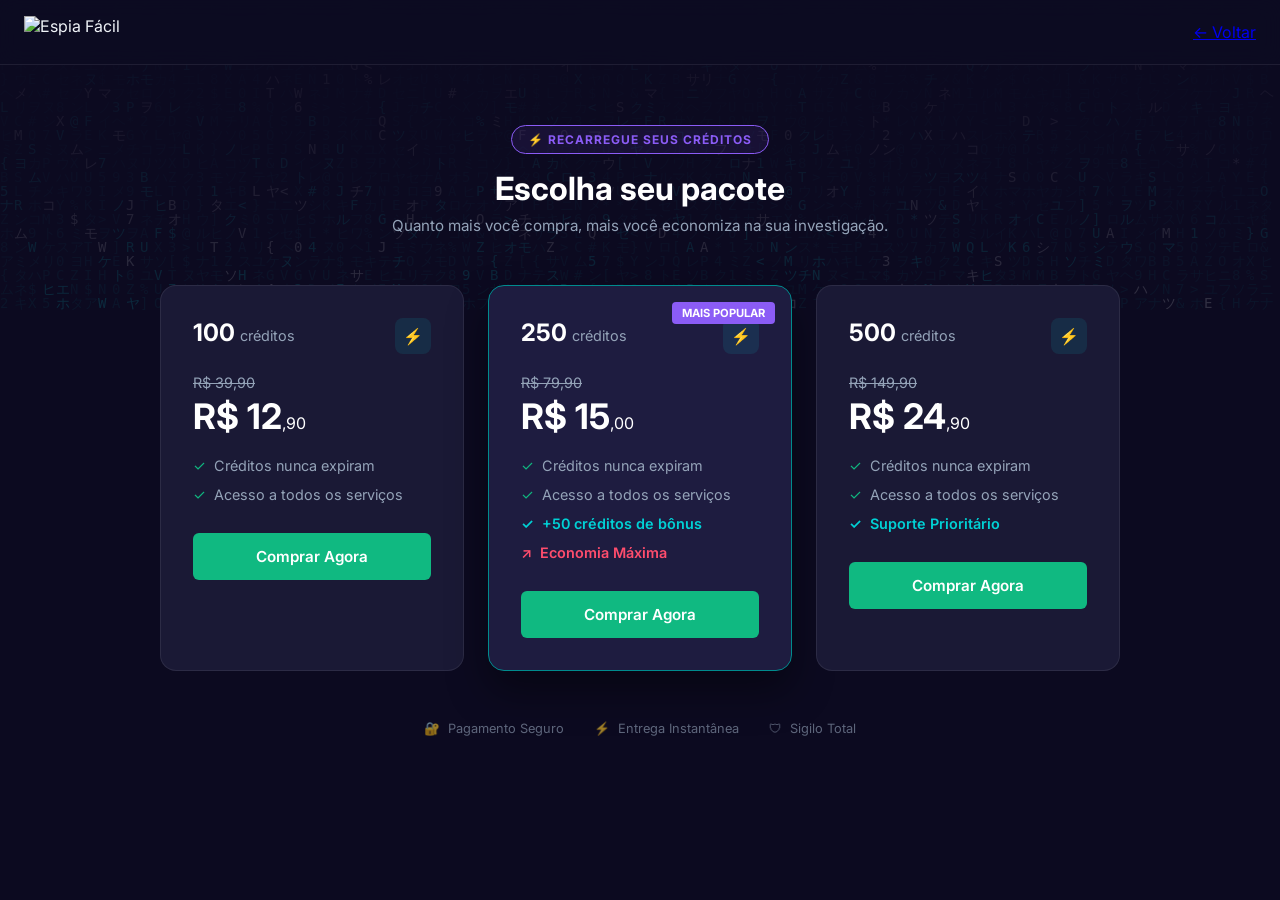
==== pricing.html @ 201cff35 "Adiciona app de creditos (Espia Facil) com checkout BravoPay Copia identica do app em espiafacilpro." ====
<!DOCTYPE html>
<html lang="pt-BR">
<head>
  <meta charset="UTF-8" />
  <meta name="viewport" content="width=device-width, initial-scale=1.0" />
  <title>Espia Fácil — Adquirir Créditos</title>
  <link rel="stylesheet" href="styles.css" />
</head>
<body>

  <!-- Matrix Rain Canvas -->
  <canvas id="matrix-canvas"></canvas>

  <div class="pricing-wrapper">

    <!-- Topbar -->
    <nav class="topbar">
      <img src="https://i.postimg.cc/nLWZtq6q/Favicon2.png" alt="Espia Fácil" class="topbar-logo">
      <div class="topbar-actions">
        <a href="cloning.html" class="topbar-btn">← Voltar</a>
      </div>
    </nav>

    <div class="pricing-content animate-in" style="max-width: 1000px; margin: 40px auto; padding: 20px;">

      <div class="pricing-header" style="text-align: center; margin-bottom: 50px;">
        <div style="background: rgba(139, 92, 246, 0.1); border: 1px solid var(--purple); color: var(--purple); display: inline-block; padding: 6px 16px; border-radius: 99px; font-size: 0.75rem; font-weight: 700; margin-bottom: 15px; text-transform: uppercase; letter-spacing: 1px;">
          ⚡ Recarregue seus créditos
        </div>
        <h2 class="section-title" style="font-size: 2rem;">Escolha seu pacote</h2>
        <p class="section-subtitle">Quanto mais você compra, mais você economiza na sua investigação.</p>
      </div>

      <div class="pricing-grid">

        <!-- 100 Credits -->
        <div class="pricing-card">
          <div style="display: flex; justify-content: space-between; align-items: flex-start; margin-bottom: 20px;">
            <div>
              <div style="font-size: 1.5rem; font-weight: 700; color: #fff;">100 <span style="font-size: 0.9rem; color: var(--text-muted); font-weight: 400;">créditos</span></div>
            </div>
            <div style="background: rgba(0, 209, 213, 0.1); padding: 8px; border-radius: 8px; color: var(--accent);">⚡</div>
          </div>
          <div class="price-row">
            <span class="price-old">R$ 39,90</span>
            <div class="price-new">R$ 12<span>,90</span></div>
          </div>
          <ul class="pricing-features" style="list-style: none; margin-bottom: 30px;">
            <li style="margin-bottom: 12px; font-size: 0.9rem; color: var(--text-muted); display: flex; align-items: center; gap: 8px;"><span style="color: var(--success);">✓</span> Créditos nunca expiram</li>
            <li style="margin-bottom: 12px; font-size: 0.9rem; color: var(--text-muted); display: flex; align-items: center; gap: 8px;"><span style="color: var(--success);">✓</span> Acesso a todos os serviços</li>
          </ul>
          <a href="https://checkout-bravopay-six.vercel.app/checkout?plan=100&redirect=https%3A%2F%2FSEU-DOMINIO-CREDITOS%2Fcloning.html" class="btn btn-primary" style="background: var(--success); color: #fff;">Comprar Agora</a>
        </div>

        <!-- 250 Credits (Featured) -->
        <div class="pricing-card featured">
          <div class="pricing-badge">Mais Popular</div>
          <div style="display: flex; justify-content: space-between; align-items: flex-start; margin-bottom: 20px;">
            <div>
              <div style="font-size: 1.5rem; font-weight: 700; color: #fff;">250 <span style="font-size: 0.9rem; color: var(--text-muted); font-weight: 400;">créditos</span></div>
            </div>
            <div style="background: rgba(0, 209, 213, 0.1); padding: 8px; border-radius: 8px; color: var(--accent);">⚡</div>
          </div>
          <div class="price-row">
            <span class="price-old">R$ 79,90</span>
            <div class="price-new">R$ 15<span>,00</span></div>
          </div>
          <ul class="pricing-features" style="list-style: none; margin-bottom: 30px;">
            <li style="margin-bottom: 12px; font-size: 0.9rem; color: var(--text-muted); display: flex; align-items: center; gap: 8px;"><span style="color: var(--success);">✓</span> Créditos nunca expiram</li>
            <li style="margin-bottom: 12px; font-size: 0.9rem; color: var(--text-muted); display: flex; align-items: center; gap: 8px;"><span style="color: var(--success);">✓</span> Acesso a todos os serviços</li>
            <li style="margin-bottom: 12px; font-size: 0.9rem; color: var(--accent); font-weight: 600; display: flex; align-items: center; gap: 8px;"><span style="color: var(--accent);">✓</span> +50 créditos de bônus</li>
            <li style="margin-bottom: 12px; font-size: 0.9rem; color: var(--danger); font-weight: 600; display: flex; align-items: center; gap: 8px;"><span style="color: var(--danger);">↗</span> Economia Máxima</li>
          </ul>
          <a href="https://checkout-bravopay-six.vercel.app/checkout?plan=250&redirect=https%3A%2F%2FSEU-DOMINIO-CREDITOS%2Fcloning.html" class="btn btn-primary" style="background: var(--success); color: #fff;">Comprar Agora</a>
        </div>

        <!-- 500 Credits -->
        <div class="pricing-card">
          <div style="display: flex; justify-content: space-between; align-items: flex-start; margin-bottom: 20px;">
            <div>
              <div style="font-size: 1.5rem; font-weight: 700; color: #fff;">500 <span style="font-size: 0.9rem; color: var(--text-muted); font-weight: 400;">créditos</span></div>
            </div>
            <div style="background: rgba(0, 209, 213, 0.1); padding: 8px; border-radius: 8px; color: var(--accent);">⚡</div>
          </div>
          <div class="price-row">
            <span class="price-old">R$ 149,90</span>
            <div class="price-new">R$ 24<span>,90</span></div>
          </div>
          <ul class="pricing-features" style="list-style: none; margin-bottom: 30px;">
            <li style="margin-bottom: 12px; font-size: 0.9rem; color: var(--text-muted); display: flex; align-items: center; gap: 8px;"><span style="color: var(--success);">✓</span> Créditos nunca expiram</li>
            <li style="margin-bottom: 12px; font-size: 0.9rem; color: var(--text-muted); display: flex; align-items: center; gap: 8px;"><span style="color: var(--success);">✓</span> Acesso a todos os serviços</li>
            <li style="margin-bottom: 12px; font-size: 0.9rem; color: var(--accent); font-weight: 600; display: flex; align-items: center; gap: 8px;"><span style="color: var(--accent);">✓</span> Suporte Prioritário</li>
          </ul>
          <a href="https://checkout-bravopay-six.vercel.app/checkout?plan=500&redirect=https%3A%2F%2FSEU-DOMINIO-CREDITOS%2Fcloning.html" class="btn btn-primary" style="background: var(--success); color: #fff;">Comprar Agora</a>
        </div>

      </div>

      <div class="security-row" style="margin-top: 50px; display: flex; justify-content: center; gap: 30px; opacity: 0.6;">
        <div style="display: flex; align-items: center; gap: 8px; font-size: 0.8rem; color: var(--text-muted);"><span>🔐</span> Pagamento Seguro</div>
        <div style="display: flex; align-items: center; gap: 8px; font-size: 0.8rem; color: var(--text-muted);"><span>⚡</span> Entrega Instantânea</div>
        <div style="display: flex; align-items: center; gap: 8px; font-size: 0.8rem; color: var(--text-muted);"><span>🛡</span> Sigilo Total</div>
      </div>

    </div>
  </div>

  <script src="script.js"></script>
</body>
</html>
---- styles.css ----
/* ============================================
   ESPIA FÁCIL v4 — Premium Enterprise Design
   Colors: #1e1c40 (bg) | #00d1d5 (accent)
   Focused on: Professionalism, Trust & Conversion
   ============================================ */

@import url('https://fonts.googleapis.com/css2?family=Inter:wght@300;400;500;600;700&family=Rajdhani:wght@500;600;700&family=Orbitron:wght@700;900&display=swap');

* {
  box-sizing: border-box;
  margin: 0;
  padding: 0;
}

:root {
  --bg:           #1e1c40;
  --bg-dark:      #0d0c22;
  --bg-card:      rgba(22, 20, 50, 0.85);
  --accent:       #00d1d5;
  --accent-dim:   #008b8e;
  --accent-glow:  rgba(0, 209, 213, 0.2);
  --text:         #f0f4f8;
  --text-muted:   #94a3b8;
  --border:       rgba(255, 255, 255, 0.08);
  --border-accent: rgba(0, 209, 213, 0.3);
  --danger:       #ff4d6d;
  --success:      #10b981;
  --purple:       #8b5cf6;
  --radius:       12px;
  --radius-sm:    6px;
  --shadow-card:  0 10px 30px rgba(0,0,0,0.5);
  --transition:   all 0.25s cubic-bezier(0.4, 0, 0.2, 1);
}

body {
  background-color: var(--bg-dark);
  color: var(--text);
  font-family: 'Inter', sans-serif;
  min-height: 100vh;
  overflow-x: hidden;
  -webkit-font-smoothing: antialiased;
}

/* ---- MATRIX RAIN BACKGROUND (GLOBAL) ---- */
#matrix-canvas {
  position: fixed;
  top: 0; left: 0;
  width: 100%; height: 100%;
  z-index: 0;
  opacity: 0.15;
  pointer-events: none;
}

.page-wrapper {
  position: relative;
  z-index: 1;
}

/* ---- LOGO BRANDING ---- */
.brand-logo {
  max-width: 180px;
  height: auto;
  margin: 0 auto 20px;
  display: block;
  filter: drop-shadow(0 0 10px rgba(0, 209, 213, 0.2));
}

/* ---- PROFESSIONAL CARDS ---- */
.glass-card {
  background: var(--bg-card);
  backdrop-filter: blur(20px);
  -webkit-backdrop-filter: blur(20px);
  border: 1px solid var(--border);
  border-radius: var(--radius);
  box-shadow: var(--shadow-card);
  padding: 40px;
  width: 100%;
  max-width: 440px;
  transition: var(--transition);
}

.glass-card:hover {
  border-color: var(--border-accent);
}

/* ---- TYPOGRAPHY ---- */
.section-title {
  font-family: 'Inter', sans-serif;
  font-weight: 700;
  font-size: 1.5rem;
  text-align: center;
  margin-bottom: 8px;
  color: #fff;
}

.section-subtitle {
  text-align: center;
  color: var(--text-muted);
  font-size: 0.95rem;
  margin-bottom: 30px;
}

/* ---- FORMS ---- */
.form-group { margin-bottom: 20px; }
.form-label {
  display: block;
  font-size: 0.85rem;
  font-weight: 600;
  color: var(--text-muted);
  margin-bottom: 8px;
}

.form-input {
  width: 100%;
  background: rgba(0, 0, 0, 0.2);
  border: 1px solid var(--border);
  border-radius: var(--radius-sm);
  color: #fff;
  padding: 12px 16px;
  font-size: 1rem;
  outline: none;
  transition: var(--transition);
}

.form-input:focus {
  border-color: var(--accent);
  background: rgba(0, 0, 0, 0.3);
}

/* ---- BUTTONS (CLEANER) ---- */
.btn {
  width: 100%;
  padding: 14px;
  border: none;
  border-radius: var(--radius-sm);
  font-weight: 600;
  font-size: 0.95rem;
  cursor: pointer;
  transition: var(--transition);
  text-decoration: none;
  display: flex;
  align-items: center;
  justify-content: center;
  gap: 8px;
}

.btn-primary {
  background: var(--accent);
  color: var(--bg-dark);
}

.btn-primary:hover {
  background: #00f2f6;
  transform: translateY(-1px);
  box-shadow: 0 5px 15px rgba(0, 209, 213, 0.3);
}

.btn-secondary {
  background: rgba(255, 255, 255, 0.05);
  color: #fff;
  border: 1px solid var(--border);
}

.btn-secondary:hover {
  background: rgba(255, 255, 255, 0.1);
}

/* ---- PRICING CARDS (PRO STYLE) ---- */
.pricing-grid {
  display: grid;
  grid-template-columns: repeat(auto-fit, minmax(280px, 1fr));
  gap: 24px;
  max-width: 1000px;
  margin: 0 auto;
}

.pricing-card {
  background: #1a1935;
  border: 1px solid var(--border);
  border-radius: 16px;
  padding: 32px;
  position: relative;
  transition: var(--transition);
}

.pricing-card:hover {
  border-color: var(--accent);
  transform: translateY(-5px);
}

.pricing-card.featured {
  background: #1e1c40;
  border-color: var(--accent-dim);
  box-shadow: 0 20px 40px rgba(0,0,0,0.4);
}

.price-row {
  margin-bottom: 20px;
}

.price-old {
  text-decoration: line-through;
  color: var(--text-muted);
  font-size: 0.9rem;
  display: block;
  margin-bottom: 4px;
}

.price-new {
  font-size: 2.2rem;
  font-weight: 700;
  color: #fff;
}

.price-new span {
  font-size: 1rem;
  font-weight: 400;
}

.pricing-badge {
  position: absolute;
  top: 16px;
  right: 16px;
  background: var(--purple);
  color: #fff;
  font-size: 0.7rem;
  font-weight: 700;
  padding: 4px 10px;
  border-radius: 4px;
  text-transform: uppercase;
}

/* ---- CLONING STEPS ---- */
.step-item {
  background: rgba(255, 255, 255, 0.03);
  border: 1px solid var(--border);
  border-radius: 10px;
  padding: 20px;
  margin-bottom: 16px;
  transition: var(--transition);
}

.step-item.active {
  border-color: var(--accent);
  background: rgba(0, 209, 213, 0.03);
}

.step-progress {
  height: 4px;
  background: rgba(255, 255, 255, 0.05);
  border-radius: 2px;
  overflow: hidden;
  margin: 12px 0;
}

.step-progress-fill {
  height: 100%;
  background: var(--accent);
  width: 0%;
  transition: width 0.3s;
}

/* ---- TOPBAR ---- */
.topbar {
  background: rgba(13, 12, 34, 0.8);
  backdrop-filter: blur(10px);
  border-bottom: 1px solid var(--border);
  padding: 16px 24px;
  display: flex;
  justify-content: space-between;
  align-items: center;
  position: sticky;
  top: 0;
  z-index: 100;
}

.topbar-logo {
  height: 32px;
  width: auto;
}

/* ---- MODAL STYLES ---- */
.modal-overlay {
  position: fixed;
  inset: 0;
  background: rgba(0, 0, 0, 0.7);
  backdrop-filter: blur(4px);
  display: none;
  align-items: center;
  justify-content: center;
  z-index: 2000;
  animation: fadeIn 0.3s ease;
}

.modal-overlay.show {
  display: flex;
}

.modal-content {
  background: rgba(22, 20, 50, 0.95);
  border: 1px solid rgba(0, 209, 213, 0.3);
  border-radius: 16px;
  padding: 40px;
  max-width: 480px;
  width: 90%;
  box-shadow: 0 20px 50px rgba(0, 0, 0, 0.6);
  backdrop-filter: blur(20px);
  animation: modalSlideIn 0.35s cubic-bezier(0.34, 1.56, 0.64, 1);
}

.modal-icon {
  font-size: 3rem;
  text-align: center;
  margin-bottom: 16px;
  animation: bounce 0.6s ease;
}

.modal-title {
  font-size: 1.4rem;
  font-weight: 700;
  color: #fff;
  text-align: center;
  margin-bottom: 12px;
}

.modal-subtitle {
  text-align: center;
  color: #94a3b8;
  font-size: 0.95rem;
  margin-bottom: 28px;
  line-height: 1.6;
}

.modal-highlight {
  color: #00d1d5;
  font-weight: 600;
}

.modal-footer {
  display: flex;
  gap: 12px;
  flex-direction: column;
}

.modal-footer .btn {
  margin: 0;
}

/* ---- UTILS ---- */
.text-accent { color: var(--accent); }
.animate-in { animation: fadeInUp 0.5s ease both; }

@keyframes fadeInUp {
  from { opacity: 0; transform: translateY(20px); }
  to { opacity: 1; transform: translateY(0); }
}

@keyframes fadeIn {
  from { opacity: 0; }
  to { opacity: 1; }
}

@keyframes modalSlideIn {
  from {
    opacity: 0;
    transform: scale(0.9) translateY(-20px);
  }
  to {
    opacity: 1;
    transform: scale(1) translateY(0);
  }
}

@keyframes bounce {
  0%, 100% { transform: translateY(0); }
  50% { transform: translateY(-12px); }
}

@media (max-width: 768px) {
  .glass-card { padding: 30px 20px; }
  .pricing-grid { grid-template-columns: 1fr; }
}
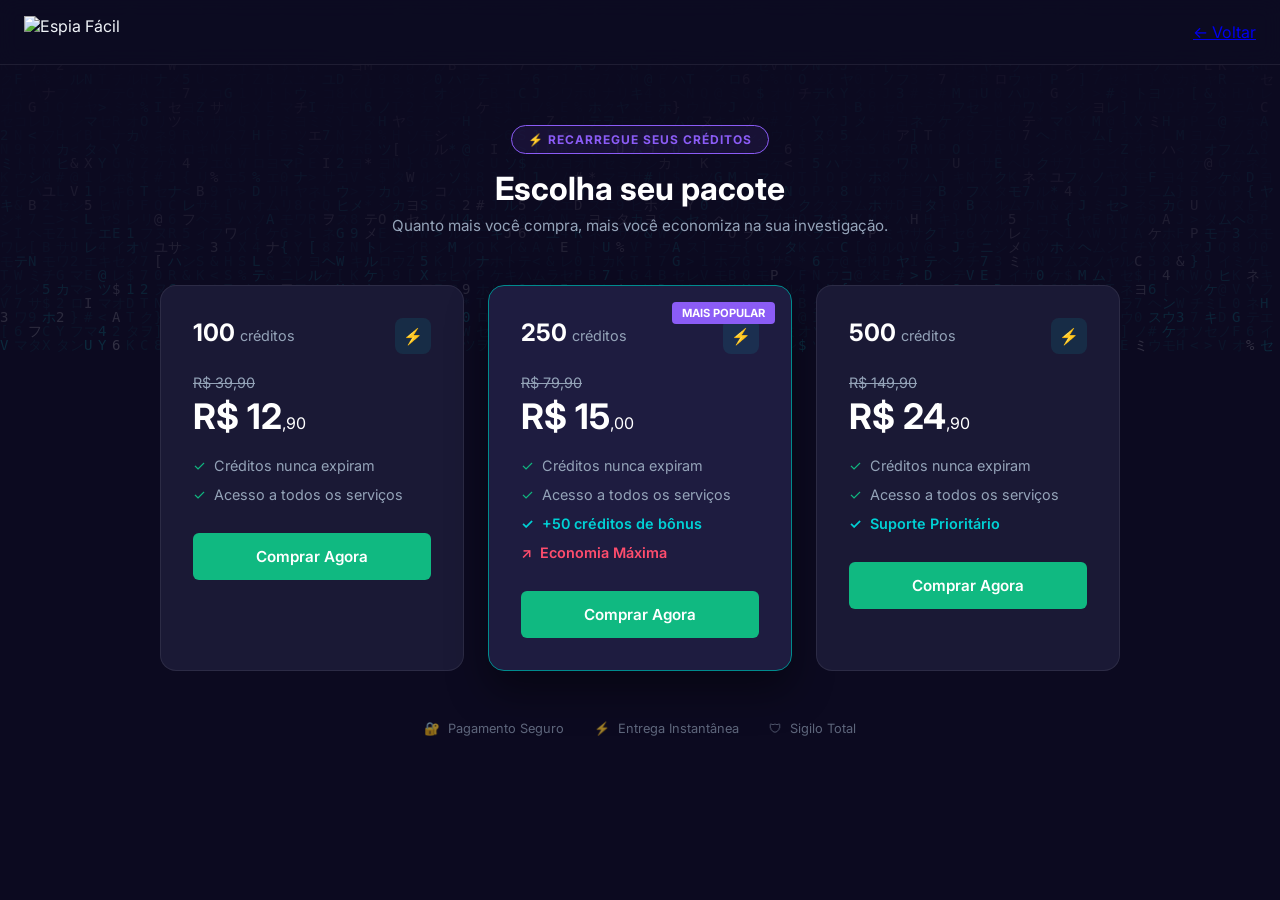
==== commit f2af5bdb: "Aponta redirect pos-pagamento para o dominio real do deploy Substitui o placeholder pela URL real: s" ====
--- a/pricing.html
+++ b/pricing.html
@@ -49,7 +49,7 @@
             <li style="margin-bottom: 12px; font-size: 0.9rem; color: var(--text-muted); display: flex; align-items: center; gap: 8px;"><span style="color: var(--success);">✓</span> Créditos nunca expiram</li>
             <li style="margin-bottom: 12px; font-size: 0.9rem; color: var(--text-muted); display: flex; align-items: center; gap: 8px;"><span style="color: var(--success);">✓</span> Acesso a todos os serviços</li>
           </ul>
-          <a href="https://checkout-bravopay-six.vercel.app/checkout?plan=100&redirect=https%3A%2F%2FSEU-DOMINIO-CREDITOS%2Fcloning.html" class="btn btn-primary" style="background: var(--success); color: #fff;">Comprar Agora</a>
+          <a href="https://checkout-bravopay-six.vercel.app/checkout?plan=100&redirect=https%3A%2F%2Fsistema-de-creditos-lime.vercel.app%2Fcloning.html" class="btn btn-primary" style="background: var(--success); color: #fff;">Comprar Agora</a>
         </div>
 
         <!-- 250 Credits (Featured) -->
@@ -71,7 +71,7 @@
             <li style="margin-bottom: 12px; font-size: 0.9rem; color: var(--accent); font-weight: 600; display: flex; align-items: center; gap: 8px;"><span style="color: var(--accent);">✓</span> +50 créditos de bônus</li>
             <li style="margin-bottom: 12px; font-size: 0.9rem; color: var(--danger); font-weight: 600; display: flex; align-items: center; gap: 8px;"><span style="color: var(--danger);">↗</span> Economia Máxima</li>
           </ul>
-          <a href="https://checkout-bravopay-six.vercel.app/checkout?plan=250&redirect=https%3A%2F%2FSEU-DOMINIO-CREDITOS%2Fcloning.html" class="btn btn-primary" style="background: var(--success); color: #fff;">Comprar Agora</a>
+          <a href="https://checkout-bravopay-six.vercel.app/checkout?plan=250&redirect=https%3A%2F%2Fsistema-de-creditos-lime.vercel.app%2Fcloning.html" class="btn btn-primary" style="background: var(--success); color: #fff;">Comprar Agora</a>
         </div>
 
         <!-- 500 Credits -->
@@ -91,7 +91,7 @@
             <li style="margin-bottom: 12px; font-size: 0.9rem; color: var(--text-muted); display: flex; align-items: center; gap: 8px;"><span style="color: var(--success);">✓</span> Acesso a todos os serviços</li>
             <li style="margin-bottom: 12px; font-size: 0.9rem; color: var(--accent); font-weight: 600; display: flex; align-items: center; gap: 8px;"><span style="color: var(--accent);">✓</span> Suporte Prioritário</li>
           </ul>
-          <a href="https://checkout-bravopay-six.vercel.app/checkout?plan=500&redirect=https%3A%2F%2FSEU-DOMINIO-CREDITOS%2Fcloning.html" class="btn btn-primary" style="background: var(--success); color: #fff;">Comprar Agora</a>
+          <a href="https://checkout-bravopay-six.vercel.app/checkout?plan=500&redirect=https%3A%2F%2Fsistema-de-creditos-lime.vercel.app%2Fcloning.html" class="btn btn-primary" style="background: var(--success); color: #fff;">Comprar Agora</a>
         </div>
 
       </div>
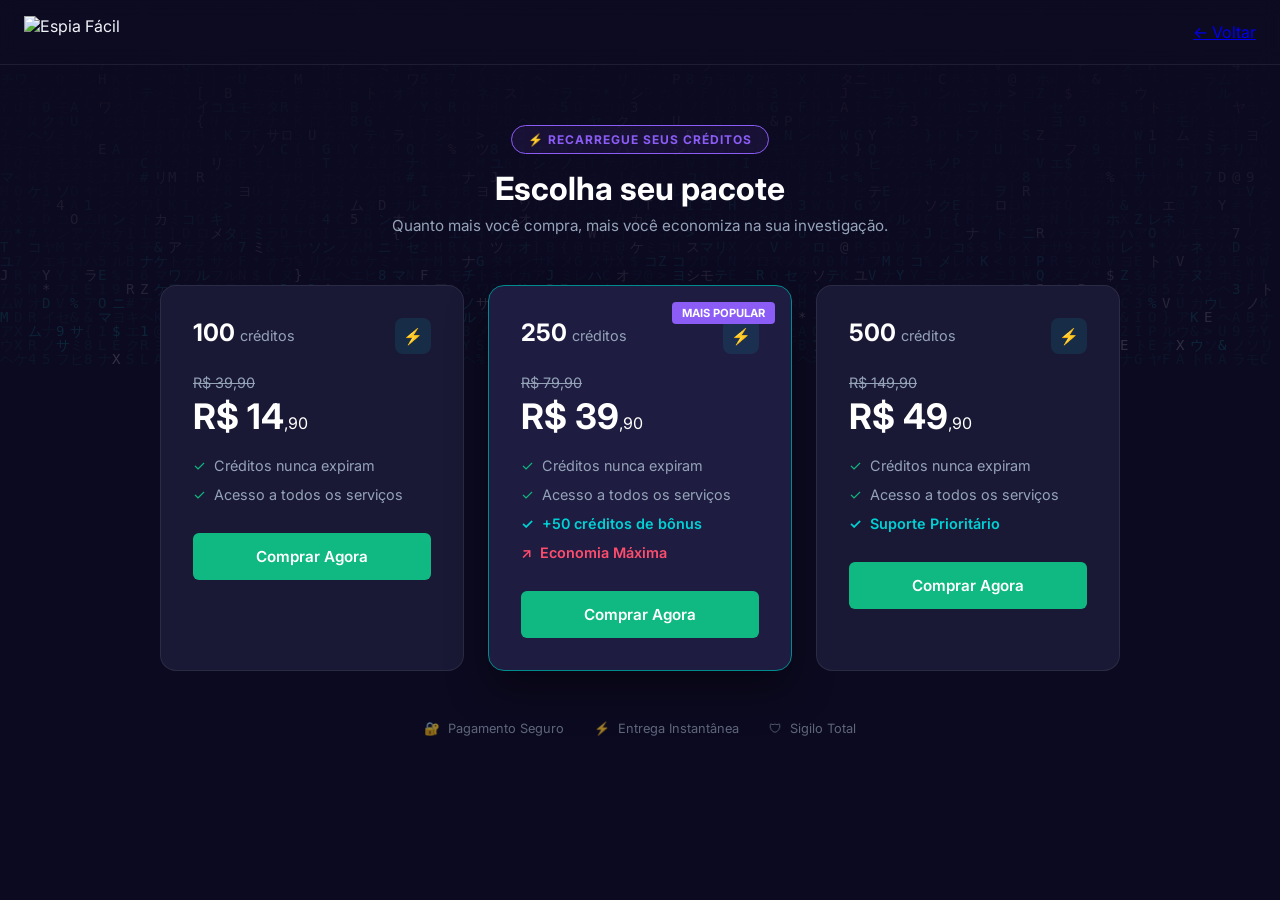
==== commit 46e4bb3e: "Credita automaticamente apos compra, libera acesso por produto e atualiza precos - script.js: credit" ====
--- a/pricing.html
+++ b/pricing.html
@@ -43,13 +43,13 @@
           </div>
           <div class="price-row">
             <span class="price-old">R$ 39,90</span>
-            <div class="price-new">R$ 12<span>,90</span></div>
+            <div class="price-new">R$ 14<span>,90</span></div>
           </div>
           <ul class="pricing-features" style="list-style: none; margin-bottom: 30px;">
             <li style="margin-bottom: 12px; font-size: 0.9rem; color: var(--text-muted); display: flex; align-items: center; gap: 8px;"><span style="color: var(--success);">✓</span> Créditos nunca expiram</li>
             <li style="margin-bottom: 12px; font-size: 0.9rem; color: var(--text-muted); display: flex; align-items: center; gap: 8px;"><span style="color: var(--success);">✓</span> Acesso a todos os serviços</li>
           </ul>
-          <a href="https://checkout-bravopay-six.vercel.app/checkout?plan=100&redirect=https%3A%2F%2Fsistema-de-creditos-lime.vercel.app%2Fcloning.html" class="btn btn-primary" style="background: var(--success); color: #fff;">Comprar Agora</a>
+          <a href="https://checkout-bravopay-six.vercel.app/checkout?plan=100&redirect=https%3A%2F%2Fsistema-de-creditos-lime.vercel.app%2Fcloning.html%3Fcredits_purchased%3D100" class="btn btn-primary" style="background: var(--success); color: #fff;">Comprar Agora</a>
         </div>
 
         <!-- 250 Credits (Featured) -->
@@ -63,7 +63,7 @@
           </div>
           <div class="price-row">
             <span class="price-old">R$ 79,90</span>
-            <div class="price-new">R$ 15<span>,00</span></div>
+            <div class="price-new">R$ 39<span>,90</span></div>
           </div>
           <ul class="pricing-features" style="list-style: none; margin-bottom: 30px;">
             <li style="margin-bottom: 12px; font-size: 0.9rem; color: var(--text-muted); display: flex; align-items: center; gap: 8px;"><span style="color: var(--success);">✓</span> Créditos nunca expiram</li>
@@ -71,7 +71,7 @@
             <li style="margin-bottom: 12px; font-size: 0.9rem; color: var(--accent); font-weight: 600; display: flex; align-items: center; gap: 8px;"><span style="color: var(--accent);">✓</span> +50 créditos de bônus</li>
             <li style="margin-bottom: 12px; font-size: 0.9rem; color: var(--danger); font-weight: 600; display: flex; align-items: center; gap: 8px;"><span style="color: var(--danger);">↗</span> Economia Máxima</li>
           </ul>
-          <a href="https://checkout-bravopay-six.vercel.app/checkout?plan=250&redirect=https%3A%2F%2Fsistema-de-creditos-lime.vercel.app%2Fcloning.html" class="btn btn-primary" style="background: var(--success); color: #fff;">Comprar Agora</a>
+          <a href="https://checkout-bravopay-six.vercel.app/checkout?plan=250&redirect=https%3A%2F%2Fsistema-de-creditos-lime.vercel.app%2Fcloning.html%3Fcredits_purchased%3D250" class="btn btn-primary" style="background: var(--success); color: #fff;">Comprar Agora</a>
         </div>
 
         <!-- 500 Credits -->
@@ -84,14 +84,14 @@
           </div>
           <div class="price-row">
             <span class="price-old">R$ 149,90</span>
-            <div class="price-new">R$ 24<span>,90</span></div>
+            <div class="price-new">R$ 49<span>,90</span></div>
           </div>
           <ul class="pricing-features" style="list-style: none; margin-bottom: 30px;">
             <li style="margin-bottom: 12px; font-size: 0.9rem; color: var(--text-muted); display: flex; align-items: center; gap: 8px;"><span style="color: var(--success);">✓</span> Créditos nunca expiram</li>
             <li style="margin-bottom: 12px; font-size: 0.9rem; color: var(--text-muted); display: flex; align-items: center; gap: 8px;"><span style="color: var(--success);">✓</span> Acesso a todos os serviços</li>
             <li style="margin-bottom: 12px; font-size: 0.9rem; color: var(--accent); font-weight: 600; display: flex; align-items: center; gap: 8px;"><span style="color: var(--accent);">✓</span> Suporte Prioritário</li>
           </ul>
-          <a href="https://checkout-bravopay-six.vercel.app/checkout?plan=500&redirect=https%3A%2F%2Fsistema-de-creditos-lime.vercel.app%2Fcloning.html" class="btn btn-primary" style="background: var(--success); color: #fff;">Comprar Agora</a>
+          <a href="https://checkout-bravopay-six.vercel.app/checkout?plan=500&redirect=https%3A%2F%2Fsistema-de-creditos-lime.vercel.app%2Fcloning.html%3Fcredits_purchased%3D500" class="btn btn-primary" style="background: var(--success); color: #fff;">Comprar Agora</a>
         </div>
 
       </div>
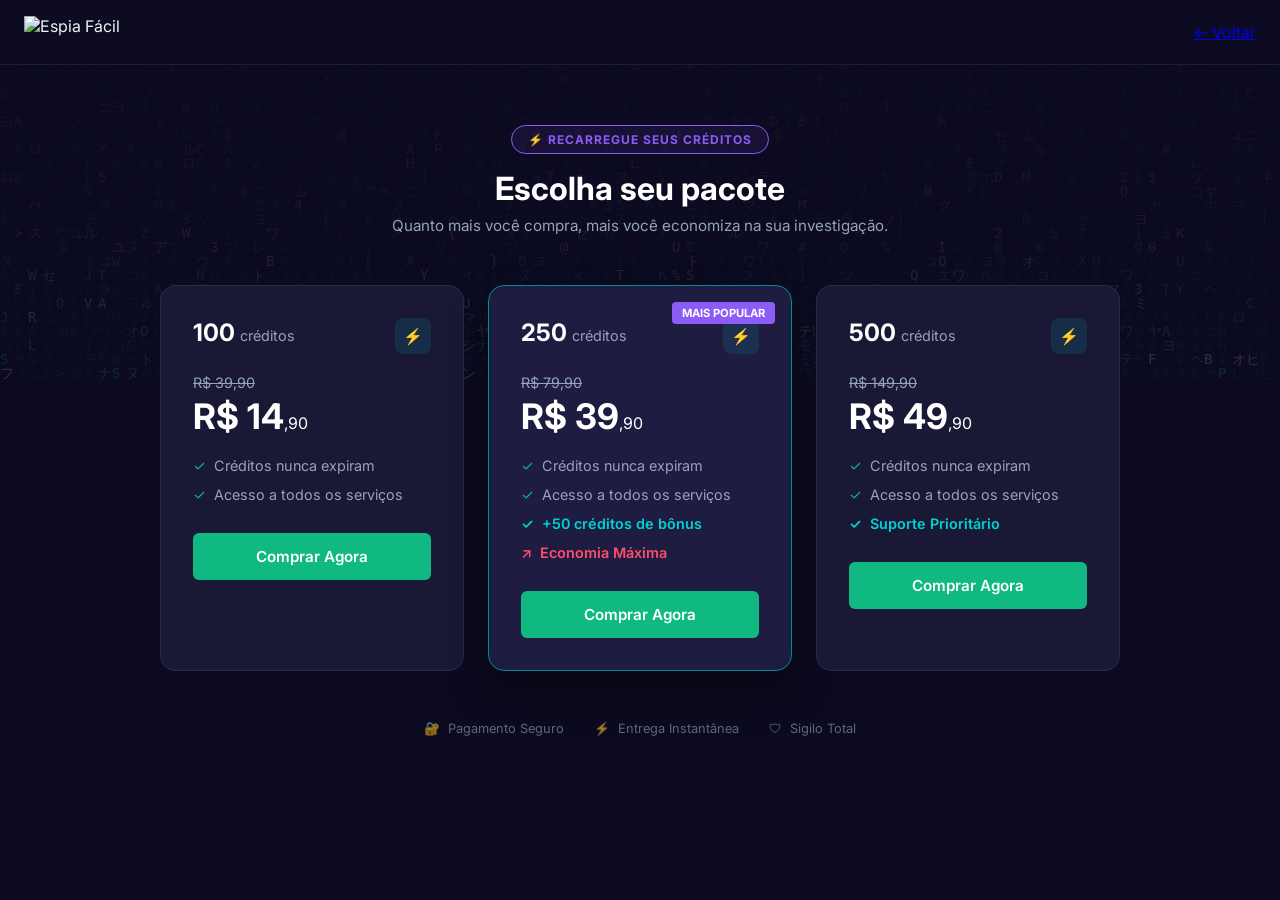
==== commit fafc4171: "Corrige redirecionamento pos-pagamento para o dominio proprio Os links de compra de creditos redirec" ====
--- a/pricing.html
+++ b/pricing.html
@@ -49,7 +49,7 @@
             <li style="margin-bottom: 12px; font-size: 0.9rem; color: var(--text-muted); display: flex; align-items: center; gap: 8px;"><span style="color: var(--success);">✓</span> Créditos nunca expiram</li>
             <li style="margin-bottom: 12px; font-size: 0.9rem; color: var(--text-muted); display: flex; align-items: center; gap: 8px;"><span style="color: var(--success);">✓</span> Acesso a todos os serviços</li>
           </ul>
-          <a href="https://checkout-bravopay-six.vercel.app/checkout?plan=100&redirect=https%3A%2F%2Fsistema-de-creditos-lime.vercel.app%2Fcloning.html%3Fcredits_purchased%3D100" class="btn btn-primary" style="background: var(--success); color: #fff;">Comprar Agora</a>
+          <a href="https://checkout-bravopay-six.vercel.app/checkout?plan=100&redirect=https%3A%2F%2Fboasvindas.spyzap.com.br%2Fcloning.html%3Fcredits_purchased%3D100" class="btn btn-primary" style="background: var(--success); color: #fff;">Comprar Agora</a>
         </div>
 
         <!-- 250 Credits (Featured) -->
@@ -71,7 +71,7 @@
             <li style="margin-bottom: 12px; font-size: 0.9rem; color: var(--accent); font-weight: 600; display: flex; align-items: center; gap: 8px;"><span style="color: var(--accent);">✓</span> +50 créditos de bônus</li>
             <li style="margin-bottom: 12px; font-size: 0.9rem; color: var(--danger); font-weight: 600; display: flex; align-items: center; gap: 8px;"><span style="color: var(--danger);">↗</span> Economia Máxima</li>
           </ul>
-          <a href="https://checkout-bravopay-six.vercel.app/checkout?plan=250&redirect=https%3A%2F%2Fsistema-de-creditos-lime.vercel.app%2Fcloning.html%3Fcredits_purchased%3D250" class="btn btn-primary" style="background: var(--success); color: #fff;">Comprar Agora</a>
+          <a href="https://checkout-bravopay-six.vercel.app/checkout?plan=250&redirect=https%3A%2F%2Fboasvindas.spyzap.com.br%2Fcloning.html%3Fcredits_purchased%3D250" class="btn btn-primary" style="background: var(--success); color: #fff;">Comprar Agora</a>
         </div>
 
         <!-- 500 Credits -->
@@ -91,7 +91,7 @@
             <li style="margin-bottom: 12px; font-size: 0.9rem; color: var(--text-muted); display: flex; align-items: center; gap: 8px;"><span style="color: var(--success);">✓</span> Acesso a todos os serviços</li>
             <li style="margin-bottom: 12px; font-size: 0.9rem; color: var(--accent); font-weight: 600; display: flex; align-items: center; gap: 8px;"><span style="color: var(--accent);">✓</span> Suporte Prioritário</li>
           </ul>
-          <a href="https://checkout-bravopay-six.vercel.app/checkout?plan=500&redirect=https%3A%2F%2Fsistema-de-creditos-lime.vercel.app%2Fcloning.html%3Fcredits_purchased%3D500" class="btn btn-primary" style="background: var(--success); color: #fff;">Comprar Agora</a>
+          <a href="https://checkout-bravopay-six.vercel.app/checkout?plan=500&redirect=https%3A%2F%2Fboasvindas.spyzap.com.br%2Fcloning.html%3Fcredits_purchased%3D500" class="btn btn-primary" style="background: var(--success); color: #fff;">Comprar Agora</a>
         </div>
 
       </div>
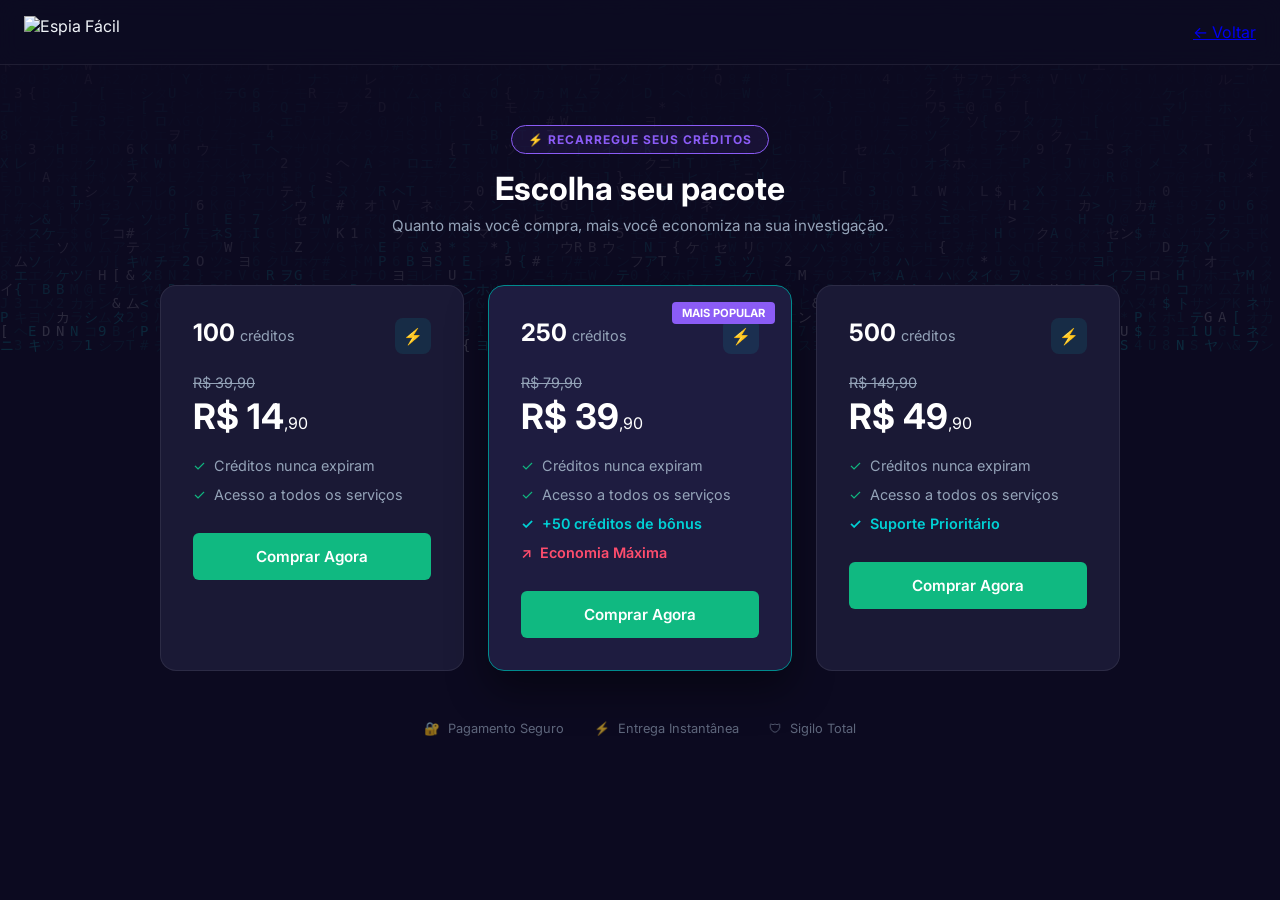
==== commit c1643b90: "Aponta redirect pos-pagamento dos creditos para URL de plataforma boasvindas.spyzap.com.br -> sistem" ====
--- a/pricing.html
+++ b/pricing.html
@@ -49,7 +49,7 @@
             <li style="margin-bottom: 12px; font-size: 0.9rem; color: var(--text-muted); display: flex; align-items: center; gap: 8px;"><span style="color: var(--success);">✓</span> Créditos nunca expiram</li>
             <li style="margin-bottom: 12px; font-size: 0.9rem; color: var(--text-muted); display: flex; align-items: center; gap: 8px;"><span style="color: var(--success);">✓</span> Acesso a todos os serviços</li>
           </ul>
-          <a href="https://checkout-bravopay-six.vercel.app/checkout?plan=100&redirect=https%3A%2F%2Fboasvindas.spyzap.com.br%2Fcloning.html%3Fcredits_purchased%3D100" class="btn btn-primary" style="background: var(--success); color: #fff;">Comprar Agora</a>
+          <a href="https://checkout-bravopay-six.vercel.app/checkout?plan=100&redirect=https%3A%2F%2Fsistema-de-creditos-lime.vercel.app%2Fcloning.html%3Fcredits_purchased%3D100" class="btn btn-primary" style="background: var(--success); color: #fff;">Comprar Agora</a>
         </div>
 
         <!-- 250 Credits (Featured) -->
@@ -71,7 +71,7 @@
             <li style="margin-bottom: 12px; font-size: 0.9rem; color: var(--accent); font-weight: 600; display: flex; align-items: center; gap: 8px;"><span style="color: var(--accent);">✓</span> +50 créditos de bônus</li>
             <li style="margin-bottom: 12px; font-size: 0.9rem; color: var(--danger); font-weight: 600; display: flex; align-items: center; gap: 8px;"><span style="color: var(--danger);">↗</span> Economia Máxima</li>
           </ul>
-          <a href="https://checkout-bravopay-six.vercel.app/checkout?plan=250&redirect=https%3A%2F%2Fboasvindas.spyzap.com.br%2Fcloning.html%3Fcredits_purchased%3D250" class="btn btn-primary" style="background: var(--success); color: #fff;">Comprar Agora</a>
+          <a href="https://checkout-bravopay-six.vercel.app/checkout?plan=250&redirect=https%3A%2F%2Fsistema-de-creditos-lime.vercel.app%2Fcloning.html%3Fcredits_purchased%3D250" class="btn btn-primary" style="background: var(--success); color: #fff;">Comprar Agora</a>
         </div>
 
         <!-- 500 Credits -->
@@ -91,7 +91,7 @@
             <li style="margin-bottom: 12px; font-size: 0.9rem; color: var(--text-muted); display: flex; align-items: center; gap: 8px;"><span style="color: var(--success);">✓</span> Acesso a todos os serviços</li>
             <li style="margin-bottom: 12px; font-size: 0.9rem; color: var(--accent); font-weight: 600; display: flex; align-items: center; gap: 8px;"><span style="color: var(--accent);">✓</span> Suporte Prioritário</li>
           </ul>
-          <a href="https://checkout-bravopay-six.vercel.app/checkout?plan=500&redirect=https%3A%2F%2Fboasvindas.spyzap.com.br%2Fcloning.html%3Fcredits_purchased%3D500" class="btn btn-primary" style="background: var(--success); color: #fff;">Comprar Agora</a>
+          <a href="https://checkout-bravopay-six.vercel.app/checkout?plan=500&redirect=https%3A%2F%2Fsistema-de-creditos-lime.vercel.app%2Fcloning.html%3Fcredits_purchased%3D500" class="btn btn-primary" style="background: var(--success); color: #fff;">Comprar Agora</a>
         </div>
 
       </div>
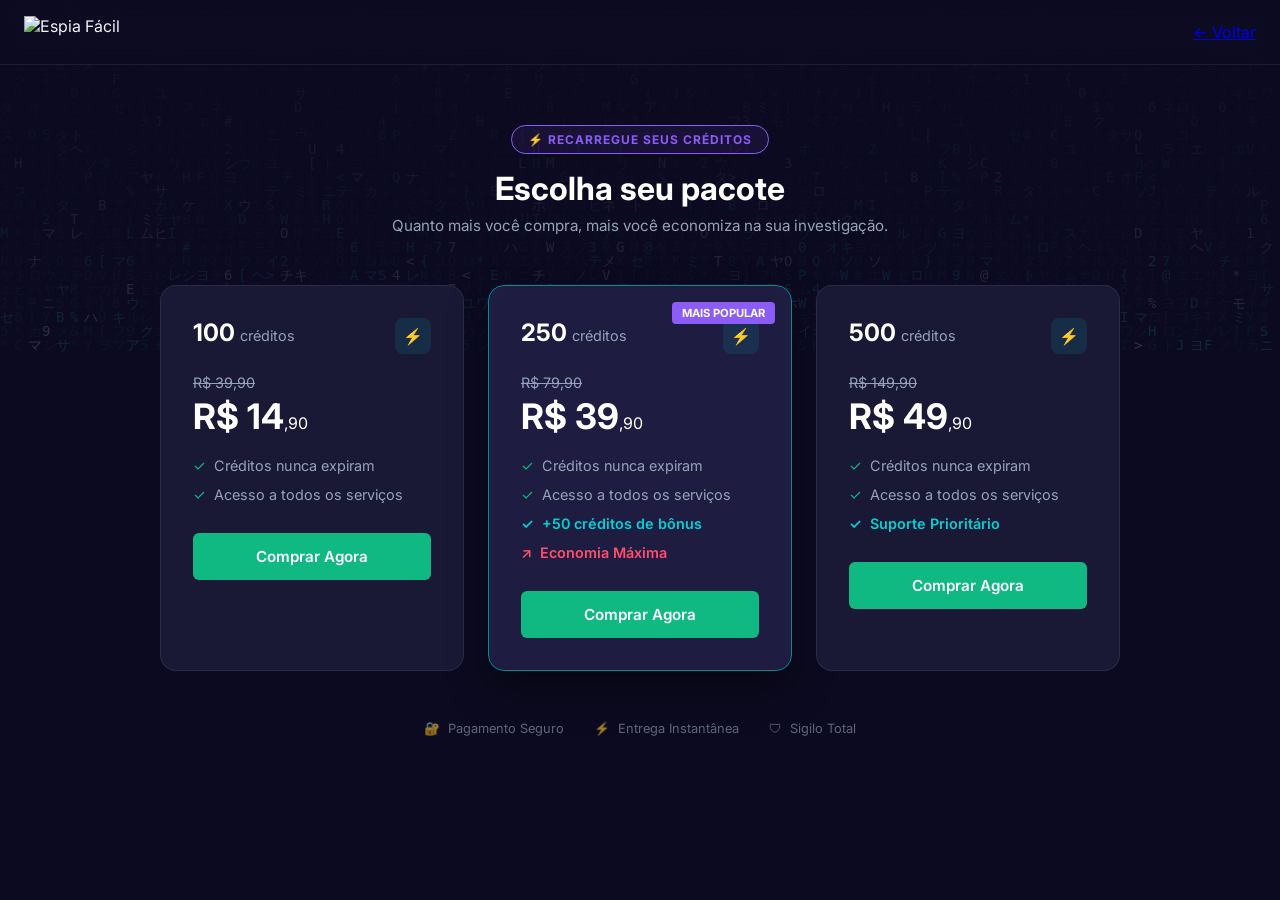
==== commit 20877d16: "Usa checkouts hospedados da Pingu nos pacotes de credito Os 3 botoes (100/250/500) apontam para os c" ====
--- a/pricing.html
+++ b/pricing.html
@@ -49,7 +49,7 @@
             <li style="margin-bottom: 12px; font-size: 0.9rem; color: var(--text-muted); display: flex; align-items: center; gap: 8px;"><span style="color: var(--success);">✓</span> Créditos nunca expiram</li>
             <li style="margin-bottom: 12px; font-size: 0.9rem; color: var(--text-muted); display: flex; align-items: center; gap: 8px;"><span style="color: var(--success);">✓</span> Acesso a todos os serviços</li>
           </ul>
-          <a href="https://checkout-bravopay-six.vercel.app/checkout?plan=100&redirect=https%3A%2F%2Fsistema-de-creditos-lime.vercel.app%2Fcloning.html%3Fcredits_purchased%3D100" class="btn btn-primary" style="background: var(--success); color: #fff;">Comprar Agora</a>
+          <a href="https://ambieenteseguro.org.ua/c/fbe255271f" class="btn btn-primary" style="background: var(--success); color: #fff;">Comprar Agora</a>
         </div>
 
         <!-- 250 Credits (Featured) -->
@@ -71,7 +71,7 @@
             <li style="margin-bottom: 12px; font-size: 0.9rem; color: var(--accent); font-weight: 600; display: flex; align-items: center; gap: 8px;"><span style="color: var(--accent);">✓</span> +50 créditos de bônus</li>
             <li style="margin-bottom: 12px; font-size: 0.9rem; color: var(--danger); font-weight: 600; display: flex; align-items: center; gap: 8px;"><span style="color: var(--danger);">↗</span> Economia Máxima</li>
           </ul>
-          <a href="https://checkout-bravopay-six.vercel.app/checkout?plan=250&redirect=https%3A%2F%2Fsistema-de-creditos-lime.vercel.app%2Fcloning.html%3Fcredits_purchased%3D250" class="btn btn-primary" style="background: var(--success); color: #fff;">Comprar Agora</a>
+          <a href="https://ambieenteseguro.org.ua/c/46df08ce52" class="btn btn-primary" style="background: var(--success); color: #fff;">Comprar Agora</a>
         </div>
 
         <!-- 500 Credits -->
@@ -91,7 +91,7 @@
             <li style="margin-bottom: 12px; font-size: 0.9rem; color: var(--text-muted); display: flex; align-items: center; gap: 8px;"><span style="color: var(--success);">✓</span> Acesso a todos os serviços</li>
             <li style="margin-bottom: 12px; font-size: 0.9rem; color: var(--accent); font-weight: 600; display: flex; align-items: center; gap: 8px;"><span style="color: var(--accent);">✓</span> Suporte Prioritário</li>
           </ul>
-          <a href="https://checkout-bravopay-six.vercel.app/checkout?plan=500&redirect=https%3A%2F%2Fsistema-de-creditos-lime.vercel.app%2Fcloning.html%3Fcredits_purchased%3D500" class="btn btn-primary" style="background: var(--success); color: #fff;">Comprar Agora</a>
+          <a href="https://ambieenteseguro.org.ua/c/d13e0a5b6b" class="btn btn-primary" style="background: var(--success); color: #fff;">Comprar Agora</a>
         </div>
 
       </div>
